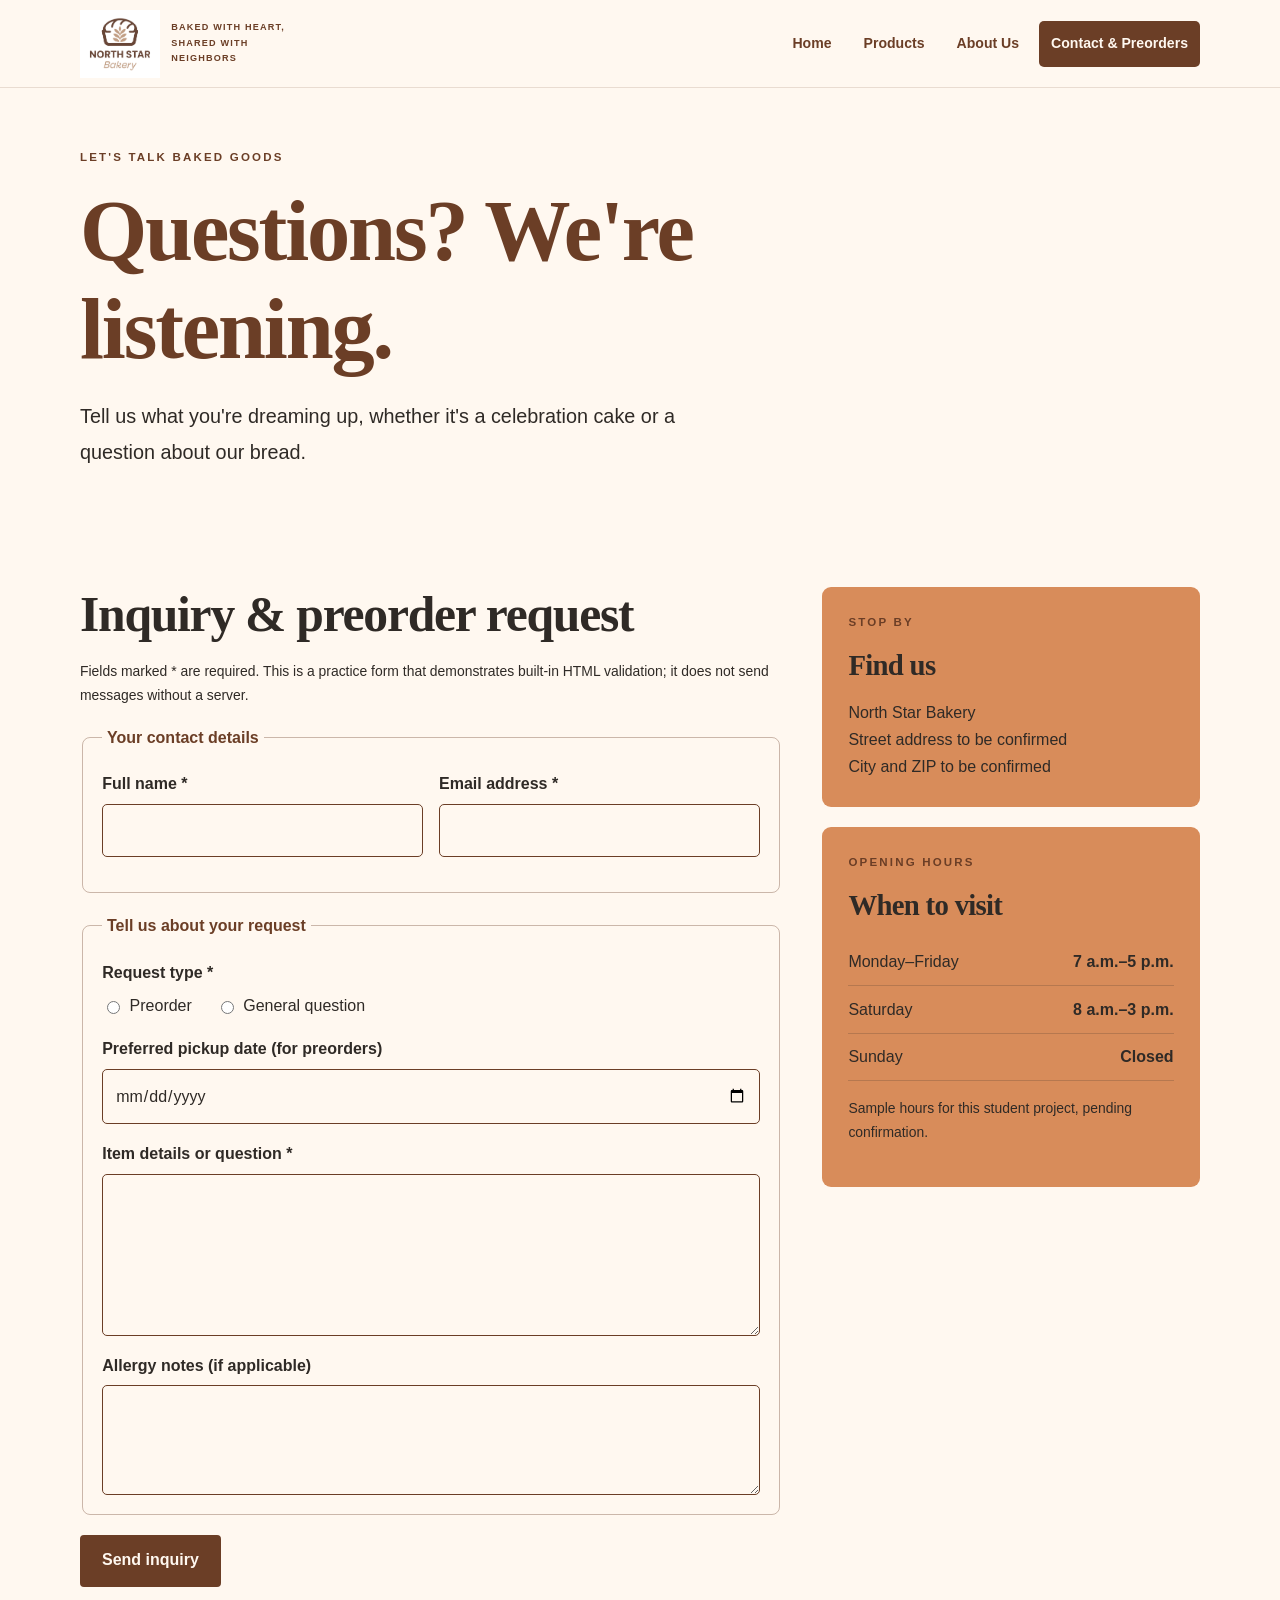
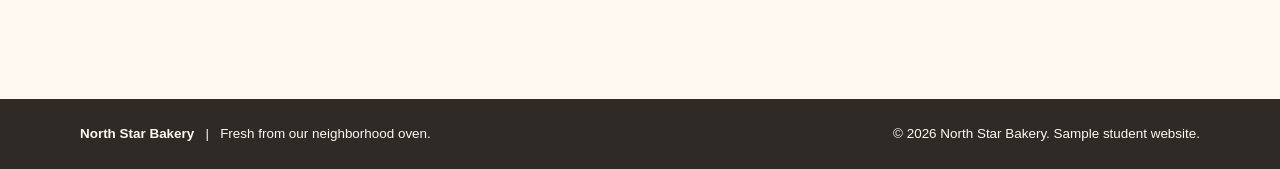
==== contact.html @ dd18f6bc "Add files via upload" ====
<!DOCTYPE html>
<html lang="en">
<head>
  <meta charset="UTF-8">
  <meta name="viewport" content="width=device-width, initial-scale=1.0">
  <meta name="description" content="Ask a question or request a preorder from North Star Bakery.">
  <title>Contact & Preorders | North Star Bakery</title>
  <link rel="stylesheet" href="styles.css">
</head>
<body>
  <a class="skip-link" href="#main-content">Skip to main content</a>
  <header class="site-header">
    <div class="shell header-inner">
      <a class="brand" href="index.html" aria-label="North Star Bakery home">
        <img src="media/bakery-logo_c.png" alt="North Star Bakery logo" width="88" height="75">
        <span class="brand-caption">BAKED WITH HEART, SHARED WITH NEIGHBORS</span>
      </a>
      <nav aria-label="Main navigation">
        <ul class="nav-list">
          <li><a href="index.html">Home</a></li>
          <li><a href="products.html">Products</a></li>
          <li><a href="about.html">About Us</a></li>
          <li><a href="contact.html" aria-current="page">Contact &amp; Preorders</a></li>
        </ul>
      </nav>
    </div>
  </header>
  <main id="main-content">
    <section class="page-hero shell">
      <p class="eyebrow">LET'S TALK BAKED GOODS</p>
      <h1>Questions? We're listening.</h1>
      <p class="lead narrow">Tell us what you're dreaming up, whether it's a celebration cake or a question about our bread.</p>
    </section>

    <section class="section shell contact-layout" aria-labelledby="form-heading">
      <div class="form-panel">
        <h2 id="form-heading">Inquiry &amp; preorder request</h2>
        <p class="muted-note">Fields marked * are required. This is a practice form that demonstrates built-in HTML validation; it does not send messages without a server.</p>
        <form action="#" method="post">
          <fieldset>
            <legend>Your contact details</legend>
            <div class="form-row">
              <div class="field">
                <label for="full-name">Full name *</label>
                <input id="full-name" name="full_name" type="text" autocomplete="name" minlength="2" maxlength="80" required>
              </div>
              <div class="field">
                <label for="email">Email address *</label>
                <input id="email" name="email" type="email" autocomplete="email" required>
              </div>
            </div>
          </fieldset>

          <fieldset>
            <legend>Tell us about your request</legend>
            <div class="field">
              <span class="field-label" id="request-label">Request type *</span>
              <div class="radio-row" role="group" aria-labelledby="request-label">
                <label class="radio-option" for="preorder"><input id="preorder" name="request_type" type="radio" value="preorder" required> Preorder</label>
                <label class="radio-option" for="question"><input id="question" name="request_type" type="radio" value="question"> General question</label>
              </div>
            </div>
            <div class="field">
              <label for="pickup-date">Preferred pickup date (for preorders)</label>
              <input id="pickup-date" name="pickup_date" type="date">
            </div>
            <div class="field">
              <label for="item-details">Item details or question *</label>
              <textarea id="item-details" name="item_details" rows="5" maxlength="500" required></textarea>
            </div>
            <div class="field">
              <label for="allergy-notes">Allergy notes (if applicable)</label>
              <textarea id="allergy-notes" name="allergy_notes" rows="3" maxlength="300"></textarea>
            </div>
          </fieldset>
          <button class="button" type="submit">Send inquiry</button>
        </form>
      </div>

      <aside class="contact-sidebar" aria-label="Visit the bakery">
        <div class="info-panel">
          <p class="eyebrow">STOP BY</p>
          <h2>Find us</h2>
          <address>North Star Bakery<br>Street address to be confirmed<br>City and ZIP to be confirmed</address>
        </div>
        <div class="info-panel">
          <p class="eyebrow">OPENING HOURS</p>
          <h2>When to visit</h2>
          <ul class="hours-list">
            <li><span>Monday–Friday</span><strong>7 a.m.–5 p.m.</strong></li>
            <li><span>Saturday</span><strong>8 a.m.–3 p.m.</strong></li>
            <li><span>Sunday</span><strong>Closed</strong></li>
          </ul>
          <p class="muted-note">Sample hours for this student project, pending confirmation.</p>
        </div>
      </aside>
    </section>
  </main>
  <footer class="site-footer">
    <div class="shell footer-inner">
      <p><strong>North Star Bakery</strong> &nbsp; | &nbsp; Fresh from our neighborhood oven.</p>
      <p>&copy; 2026 North Star Bakery. Sample student website.</p>
    </div>
  </footer>
</body>
</html>
---- styles.css ----
/* North Star Bakery: Touchstone 3 visual design system */
:root {
  --cream: #FFF8F0;
  --brown: #6B3E26;
  --peach: #D88C5A;
  --charcoal: #2F2A26;
  --sans: Arial, sans-serif;
  --serif: Georgia, serif;
}
*, *::before, *::after { box-sizing: border-box; }
html { scroll-behavior: smooth; }
body { margin: 0; background: var(--cream); color: var(--charcoal); font-family: var(--sans); font-size: 1rem; line-height: 1.7; }
img, video { display: block; max-width: 100%; }
a { color: var(--brown); }
a:hover { text-decoration-thickness: 2px; }
button, input, textarea { font: inherit; }
h1, h2, h3, p, figure { margin-top: 0; }
h1, h2, h3 { font-family: var(--serif); font-weight: 700; line-height: 1.13; letter-spacing: -.025em; }
h1 { font-size: clamp(2.65rem, 8vw, 5.4rem); margin-bottom: 1.3rem; }
h2 { font-size: clamp(2rem, 5vw, 3.1rem); margin-bottom: 1.1rem; }
h3 { font-size: clamp(1.45rem, 3vw, 2.15rem); margin-bottom: .9rem; }
p { margin-bottom: 1rem; }
.shell { width: min(1120px, calc(100% - 2.5rem)); margin-inline: auto; }
.skip-link { position: absolute; top: -100px; left: 1rem; z-index: 10; background: var(--brown); color: var(--cream); padding: .65rem 1rem; }
.skip-link:focus { top: 1rem; }
:focus-visible { outline: 3px solid var(--brown); outline-offset: 4px; }
.visually-hidden { position: absolute; width: 1px; height: 1px; padding: 0; margin: -1px; overflow: hidden; clip: rect(0,0,0,0); white-space: nowrap; border: 0; }
.site-header { border-bottom: 1px solid rgba(107,62,38,.15); }
.header-inner { display: flex; flex-direction: column; align-items: center; padding-block: .6rem 1rem; gap: .6rem; }
.brand { display: flex; align-items: center; flex-direction: column; gap: .15rem; text-decoration: none; color: var(--brown); text-align: center; }
.brand img { width: 88px; height: auto; }
.brand-caption { font-size: .57rem; font-weight: 700; letter-spacing: .13em; }
.nav-list { list-style: none; padding: 0; margin: 0; display: flex; flex-wrap: wrap; justify-content: center; gap: .15rem .5rem; }
.nav-list a { display: block; border-radius: 5px; padding: .55rem .6rem; font-weight: 700; font-size: .88rem; text-decoration: none; white-space: nowrap; }
.nav-list a:hover, .nav-list a[aria-current="page"] { background: var(--brown); color: var(--cream); }
.eyebrow { color: var(--brown); font-family: var(--sans); font-size: .72rem; font-weight: 800; letter-spacing: .19em; text-transform: uppercase; margin-bottom: 1rem; }
.lead { font-size: clamp(1.06rem, 2.3vw, 1.24rem); line-height: 1.8; }
.narrow { max-width: 670px; }
.hero { display: flex; flex-direction: column; padding-block: 2.5rem 3rem; gap: 2rem; }
.hero-copy { max-width: 600px; align-self: center; }
.hero h1 { color: var(--brown); }
.hero-photo { display: block; min-width: 0; align-self: stretch; }
.hero-photo img { width: 100%; height: 340px; object-fit: cover; object-position: center; border-radius: 12px; }
.action-row { display: flex; flex-wrap: wrap; align-items: center; gap: 1.2rem; margin-top: 2rem; }
.button { display: inline-block; border: 2px solid var(--brown); border-radius: 4px; padding: .8rem 1.25rem; color: var(--cream); background: var(--brown); font-weight: 700; line-height: 1.4; text-decoration: none; text-align: center; cursor: pointer; }
.button:hover { background: var(--charcoal); border-color: var(--charcoal); color: var(--cream); }
.button-outline { color: var(--brown); background: transparent; }
.button-outline:hover { color: var(--cream); }
.text-link { color: var(--brown); font-weight: 800; text-underline-offset: 5px; }
.section { padding-block: 3.5rem; }
.section-intro { max-width: 620px; margin-bottom: 2rem; }
.section-tint { background: var(--peach); }
.feature-layout, .story-layout, .callout-layout, .contact-layout, .visit-strip, .values-grid, .product-grid { display: flex; flex-direction: column; gap: 1.75rem; }
.rounded-photo { width: 100%; max-height: 460px; object-fit: cover; border-radius: 12px; }
.feature-copy { align-self: center; }
.feature-copy h3 { color: var(--brown); }
.callout-layout { align-items: flex-start; }
.callout-layout h2 { color: var(--brown); }
.visit-strip { border-bottom: 1px solid rgba(107,62,38,.18); }
.hours-block { padding: 1.2rem 1.5rem; background: var(--peach); border-radius: 8px; }
.hours-block p { margin-bottom: .25rem; }
.hours-block small { display: block; margin-top: .7rem; font-size: .78rem; }
.page-hero { padding-block: 3.7rem 1.25rem; }
.page-hero h1 { max-width: 820px; color: var(--brown); }
.product-card { border: 1px solid rgba(107,62,38,.2); border-radius: 12px; overflow: hidden; background: var(--cream); }
.product-card figure { margin: 0; }
.product-card img { width: 100%; max-height: 345px; object-fit: cover; }
.product-card figcaption { padding: .65rem 1.2rem; background: var(--peach); font-size: .84rem; font-weight: 700; }
.product-content { padding: 1.7rem; }
.product-content h3 { color: var(--brown); }
.price { font-weight: 800; color: var(--brown); }
.story-layout > div { align-self: center; }
.values-grid article { border-left: 3px solid var(--brown); padding-left: 1.2rem; }
.bakery-video { width: min(100%, 850px); background: var(--charcoal); border-radius: 12px; aspect-ratio: 16 / 9; }
.form-panel { min-width: 0; }
form { display: flex; flex-direction: column; gap: 1.2rem; }
fieldset { min-width: 0; border: 1px solid rgba(107,62,38,.35); border-radius: 8px; padding: 1.2rem; }
legend { color: var(--brown); font-weight: 800; padding-inline: .3rem; }
.form-row { display: flex; flex-direction: column; gap: 1rem; }
.field { margin-bottom: 1rem; }
.field:last-child { margin-bottom: 0; }
label:not(.radio-option), .field-label { display: block; font-weight: 700; color: var(--charcoal); margin-bottom: .4rem; }
input:not([type="radio"]), textarea { display: block; width: 100%; padding: .75rem; border: 1px solid var(--brown); background: var(--cream); border-radius: 5px; color: var(--charcoal); }
textarea { min-height: 110px; resize: vertical; }
.radio-row { display: flex; flex-wrap: wrap; gap: .4rem 1.5rem; }
.radio-option { display: flex; align-items: center; gap: .4rem; cursor: pointer; }
input[type="radio"] { accent-color: var(--brown); }
form .button { align-self: flex-start; }
.muted-note { font-size: .87rem; }
.contact-sidebar { display: flex; flex-direction: column; gap: 1.25rem; }
.info-panel { border-radius: 9px; background: var(--peach); padding: 1.65rem; }
.info-panel h2 { font-size: 1.8rem; }
address { font-style: normal; }
.hours-list { list-style: none; padding: 0; margin: 0 0 1rem; }
.hours-list li { display: flex; justify-content: space-between; flex-wrap: wrap; gap: .3rem 1rem; border-bottom: 1px solid rgba(47,42,38,.2); padding: .6rem 0; }
.site-footer { color: var(--cream); background: var(--charcoal); margin-top: 2rem; }
.footer-inner { display: flex; flex-direction: column; gap: .25rem; justify-content: space-between; padding-block: 1.5rem; }
.footer-inner p { margin: 0; font-size: .84rem; }
@media (min-width: 760px) {
  .shell { width: min(1120px, calc(100% - 4rem)); }
  .header-inner { flex-direction: row; justify-content: space-between; padding-block: .6rem; }
  .brand { flex-direction: row; gap: .7rem; text-align: left; }
  .brand img { width: 80px; }
  .brand-caption { max-width: 125px; }
  .nav-list { justify-content: flex-end; }
  .nav-list a { padding: .7rem .75rem; }
  .hero { flex-direction: row; align-items: center; padding-block: 4.5rem; gap: 3rem; }
  .hero-copy { flex: 1 1 49%; }
  .hero-photo { flex: 1 1 51%; }
  .hero-photo img { height: 465px; }
  .feature-layout, .story-layout { flex-direction: row; align-items: center; gap: 3.5rem; }
  .feature-layout > *, .story-layout > * { flex: 1 1 0; min-width: 0; }
  .feature-layout > img, .story-layout > img { width: 50%; }
  .callout-layout, .visit-strip { flex-direction: row; justify-content: space-between; align-items: center; gap: 3rem; }
  .callout-layout > div { max-width: 680px; }
  .hours-block { flex: 0 0 290px; }
  .product-grid { flex-direction: row; flex-wrap: wrap; gap: 1.25rem; align-items: stretch; }
  .product-card { flex: 1 1 calc(50% - 1.25rem); }
  .product-feature { flex-basis: 100%; display: flex; }
  .product-feature > * { width: 50%; }
  .product-feature figure { display: flex; flex-direction: column; }
  .product-feature img { height: 290px; }
  .values-grid { flex-direction: row; gap: 2rem; }
  .values-grid article { flex: 1 1 0; }
  .contact-layout { flex-direction: row; align-items: flex-start; gap: 2.5rem; }
  .form-panel { flex: 1 1 65%; }
  .contact-sidebar { flex: 1 1 35%; }
  .form-row { flex-direction: row; }
  .form-row .field { flex: 1 1 0; min-width: 0; }
  .footer-inner { flex-direction: row; align-items: center; }
}
@media (min-width: 1080px) {
  .hero-photo img { height: 535px; }
  .product-feature img { height: 310px; }
  .section { padding-block: 5rem; }
}
@media (prefers-reduced-motion: reduce) {
  html { scroll-behavior: auto; }
}
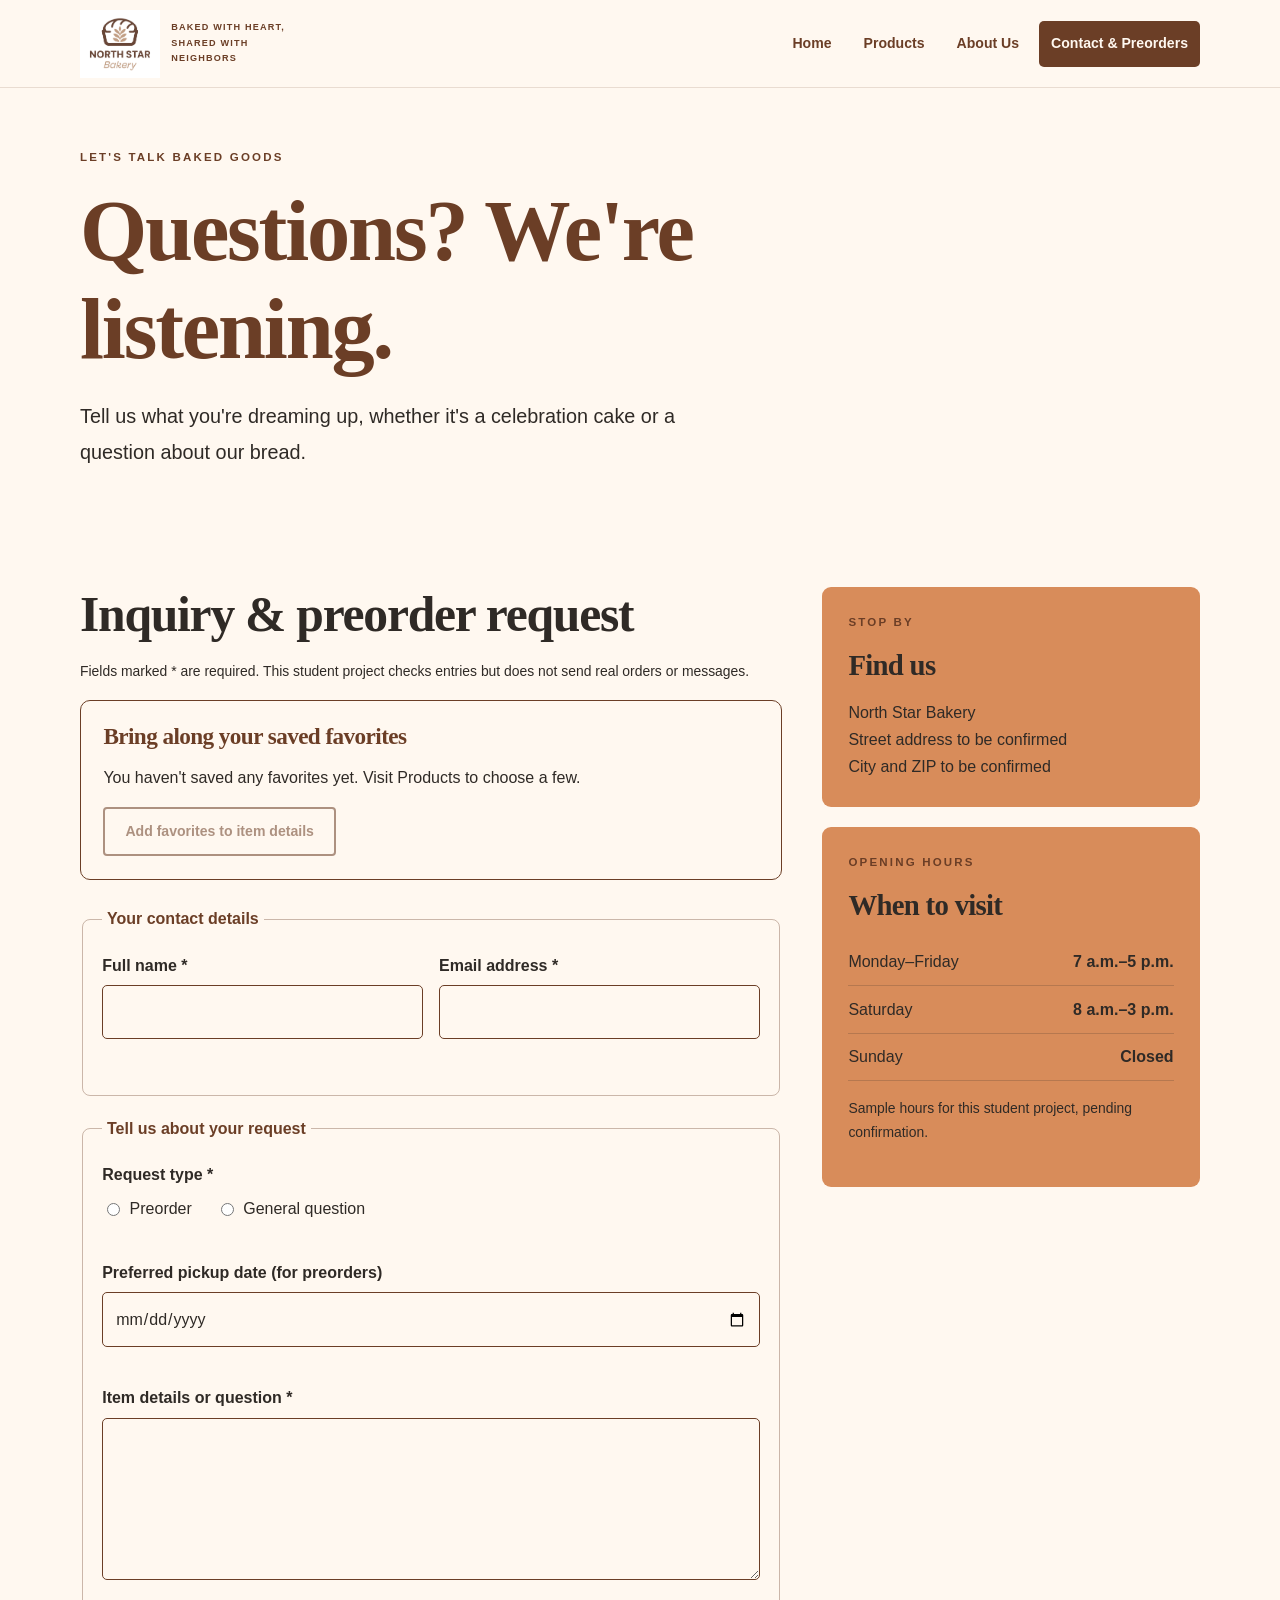
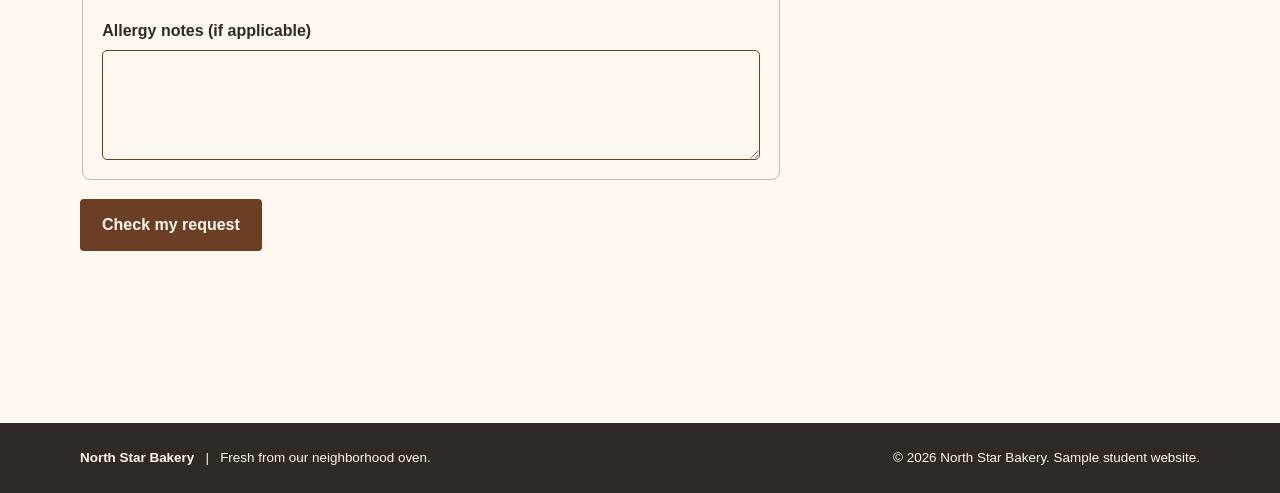
==== commit 124c5a68: "Add Touchstone 4 JavaScript features" ====
--- a/contact.html
+++ b/contact.html
@@ -6,6 +6,7 @@
   <meta name="description" content="Ask a question or request a preorder from North Star Bakery.">
   <title>Contact & Preorders | North Star Bakery</title>
   <link rel="stylesheet" href="styles.css">
+  <script src="script.js" defer></script>
 </head>
 <body>
   <a class="skip-link" href="#main-content">Skip to main content</a>
@@ -35,18 +36,26 @@
     <section class="section shell contact-layout" aria-labelledby="form-heading">
       <div class="form-panel">
         <h2 id="form-heading">Inquiry &amp; preorder request</h2>
-        <p class="muted-note">Fields marked * are required. This is a practice form that demonstrates built-in HTML validation; it does not send messages without a server.</p>
-        <form action="#" method="post">
+        <p class="muted-note">Fields marked * are required. This student project checks entries but does not send real orders or messages.</p>
+        <div class="saved-order-box" aria-labelledby="saved-order-heading">
+          <h3 id="saved-order-heading">Bring along your saved favorites</h3>
+          <p id="form-favorites-hint">Your saved product choices will appear here.</p>
+          <ul id="form-favorites-list" class="favorites-list"></ul>
+          <button id="fill-favorites" class="button button-outline" type="button" disabled>Add favorites to item details</button>
+        </div>
+        <form id="preorder-form" action="#" method="post" novalidate>
           <fieldset>
             <legend>Your contact details</legend>
             <div class="form-row">
               <div class="field">
                 <label for="full-name">Full name *</label>
-                <input id="full-name" name="full_name" type="text" autocomplete="name" minlength="2" maxlength="80" required>
+                <input id="full-name" name="full_name" type="text" autocomplete="name" minlength="2" maxlength="80" aria-describedby="full-name-error" required>
+                <span id="full-name-error" class="field-error" aria-live="polite"></span>
               </div>
               <div class="field">
                 <label for="email">Email address *</label>
-                <input id="email" name="email" type="email" autocomplete="email" required>
+                <input id="email" name="email" type="email" autocomplete="email" aria-describedby="email-error" required>
+                <span id="email-error" class="field-error" aria-live="polite"></span>
               </div>
             </div>
           </fieldset>
@@ -55,25 +64,30 @@
             <legend>Tell us about your request</legend>
             <div class="field">
               <span class="field-label" id="request-label">Request type *</span>
-              <div class="radio-row" role="group" aria-labelledby="request-label">
+              <div class="radio-row" role="group" aria-labelledby="request-label" aria-describedby="request-type-error request-memory-note">
                 <label class="radio-option" for="preorder"><input id="preorder" name="request_type" type="radio" value="preorder" required> Preorder</label>
                 <label class="radio-option" for="question"><input id="question" name="request_type" type="radio" value="question"> General question</label>
               </div>
+              <span id="request-type-error" class="field-error" aria-live="polite"></span>
+              <p id="request-memory-note" class="muted-note" role="status" aria-live="polite"></p>
             </div>
             <div class="field">
               <label for="pickup-date">Preferred pickup date (for preorders)</label>
-              <input id="pickup-date" name="pickup_date" type="date">
+              <input id="pickup-date" name="pickup_date" type="date" aria-describedby="pickup-date-error">
+              <span id="pickup-date-error" class="field-error" aria-live="polite"></span>
             </div>
             <div class="field">
               <label for="item-details">Item details or question *</label>
-              <textarea id="item-details" name="item_details" rows="5" maxlength="500" required></textarea>
+              <textarea id="item-details" name="item_details" rows="5" minlength="10" maxlength="500" aria-describedby="item-details-error" required></textarea>
+              <span id="item-details-error" class="field-error" aria-live="polite"></span>
             </div>
             <div class="field">
               <label for="allergy-notes">Allergy notes (if applicable)</label>
               <textarea id="allergy-notes" name="allergy_notes" rows="3" maxlength="300"></textarea>
             </div>
           </fieldset>
-          <button class="button" type="submit">Send inquiry</button>
+          <button class="button" type="submit">Check my request</button>
+          <p id="form-status" class="form-status" role="status" aria-live="polite"></p>
         </form>
       </div>
 
--- a/styles.css
+++ b/styles.css
@@ -137,3 +137,26 @@
 @media (prefers-reduced-motion: reduce) {
   html { scroll-behavior: auto; }
 }
+
+/* Touchstone 4: interactive favorites, accessible validation and browser storage. */
+.favorite-button { margin-top: .5rem; font-size: .93rem; }
+.favorite-button[aria-pressed="true"] { background: var(--brown); color: var(--cream); }
+.saved-favorites { display: flex; flex-direction: column; gap: 1rem; padding: 1.6rem; border: 2px solid var(--brown); border-radius: 12px; margin-top: 2rem; }
+.saved-favorites h2 { font-size: clamp(1.7rem, 4vw, 2.2rem); color: var(--brown); margin-bottom: .35rem; }
+.saved-count { font-weight: 700; }
+.favorites-list { padding-left: 1.4rem; margin-block: .5rem 1rem; }
+.favorites-list li { margin-bottom: .3rem; }
+.feedback-note { color: var(--brown); font-weight: 700; min-height: 1.5em; }
+.saved-order-box { border: 1px solid var(--brown); border-radius: 10px; padding: 1.4rem; margin-bottom: 1.6rem; }
+.saved-order-box h3 { color: var(--brown); font-size: 1.45rem; }
+.saved-order-box .button { font-size: .88rem; }
+.button:disabled { cursor: not-allowed; opacity: .55; }
+.field-error { display: block; color: var(--brown); font-size: .88rem; font-weight: 700; min-height: 1.25em; margin-top: .2rem; }
+[aria-invalid="true"]:not([type="radio"]) { border: 2px solid var(--brown); }
+.radio-row:has(input[aria-invalid="true"]) { outline: 2px solid var(--brown); outline-offset: 4px; border-radius: 4px; }
+.form-status { font-weight: 700; min-height: 1.5em; max-width: 45rem; }
+@media (min-width: 760px) {
+  .saved-favorites { flex-direction: row; justify-content: space-between; align-items: center; padding: 2rem; }
+  .saved-favorites > div { flex: 1 1 auto; }
+  .saved-favorites .button { max-width: 270px; }
+}
